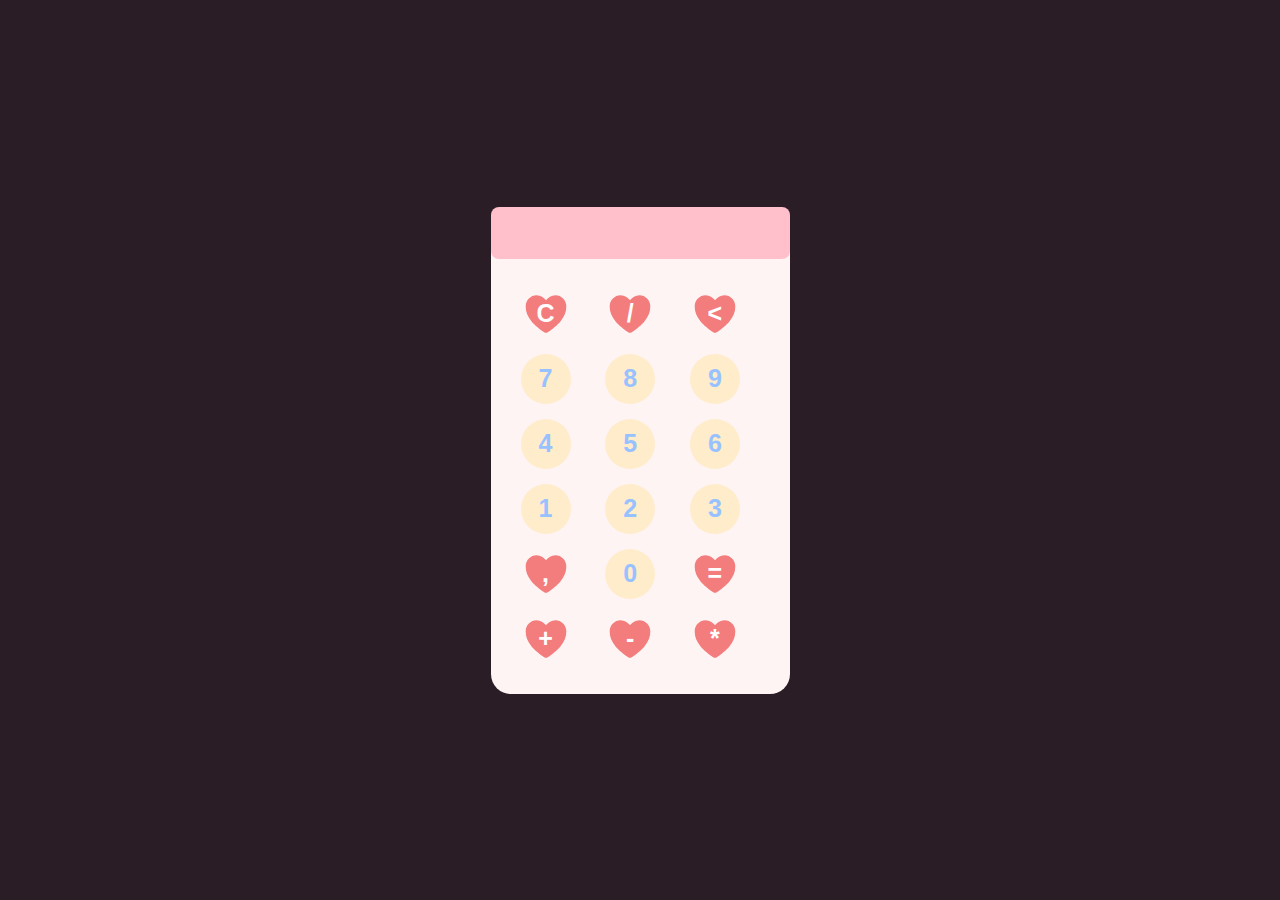
==== calculadora/index.html @ b9f7235c "projetos javascript" ====
<!DOCTYPE html>
<html lang="pt-br">
<head>
    <meta charset="UTF-8">
    <meta name="viewport" content="width=device-width, initial-scale=1.0">
    <title>Calculadora JAVASCRIPT</title>
  <link href="style.css" rel="stylesheet">
  <script src="script.js" defer></script>
</head>
<body>
    <div id="caixota">
    <div class="calculator">
     <input type="text" id="display" readonly>
        <div id="keys"> 
        <button class="btn-clear" value="C" id="ion--heart" onclick="clearDisplay('C')">C</button>
        <button class="btn-operations" value="/" id="ion--heart" onclick="addToDisplay('/')">/</button>
        <button class="btn-delete" value="X"  id="ion--heart" onclick="deleteDisplay('')"> < </button>

        <button class="btn-numbers" value="7" onclick="addToDisplay('7')">7</button>
        <button class="btn-numbers" value="8" onclick="addToDisplay('8')">8</button>
        <button class="btn-numbers" value="9" onclick="addToDisplay('9')">9</button>
        <button class="btn-numbers" value="4" onclick="addToDisplay('4')">4</button>
        <button class="btn-numbers" value="5" onclick="addToDisplay('5')">5</button>
        <button class="btn-numbers" value="6" onclick="addToDisplay('6')">6</button>
        <button class="btn-numbers" value="1" onclick="addToDisplay('1')">1</button>
        <button class="btn-numbers" value="2" onclick="addToDisplay('2')">2</button>
        <button class="btn-numbers" value="3" onclick="addToDisplay('3')">3</button>

        <button class="btn-special" value="," id="ion--heart" onclick="addToDisplay(',')">,</button>
        <button class="btn-numbers" value="0" onclick="addToDisplay('0')">0</button>
        <button class="btn-calculate" value="=" id="ion--heart" onclick="calculate('=')">=</button>
        <button class="btn-operations" value="+" id="ion--heart" onclick="addToDisplay('+')">+</button>
        <button class="btn-operations" value="-" id="ion--heart" onclick="addToDisplay('-')">-</button>
        <button class="btn-operations" value="*" id="ion--heart" onclick="addToDisplay('*')">*</button>
        </div>
    </div>
  <audio id="click-sound" src="congrat.mp3"></audio>

    </container>
</body>
</html>
---- calculadora/style.css ----
html, body {
  padding: 0px;
  margin: 0px;
  height: 100%;
background-color: rgb(43, 29, 37)
}

#caixota {
height: 100%;
display: flex;
justify-content: center;
align-items: center;
}

.calculator { 
background: #fff4f4;
border-color: #ffc0cb;
border-radius: 20px;
max-width: 300px;
}

button{
width: 50px;
height: 50px;
border: none;
border-radius: 50px;
color: rgb(152, 193, 255);
background: #ffecca;
font-size: 25px;
font-weight: bold;
cursor: pointer;
outline: none;

}

button:hover{
background: #fddb7d;
color: #fddb7d;;
}

#keys{
display: grid;
grid-template-columns: repeat(3, 1fr);
gap: 15px;
padding: 30px;
}

#display{
border: none;
color: #ffffff;
border-radius: 8px;
background: #ffc0cb;
font-size: 30px;
font-weight: bold;
width: 295px;
height: 50px;
display: flex;
outline: none;
align-items: flex-end;
justify-content: space-around;

}

#ion--heart {
  color: white;
  background: none;  
  width: 50px;
  height: 50px;
  background-image: url("data:image/svg+xml,%3Csvg xmlns='http://www.w3.org/2000/svg' viewBox='0 0 512 512'%3E%3Cpath fill='%23f37c7c' d='M256 448a32 32 0 0 1-18-5.57c-78.59-53.35-112.62-89.93-131.39-112.8c-40-48.75-59.15-98.8-58.61-153C48.63 114.52 98.46 64 159.08 64c44.08 0 74.61 24.83 92.39 45.51a6 6 0 0 0 9.06 0C278.31 88.81 308.84 64 352.92 64c60.62 0 110.45 50.52 111.08 112.64c.54 54.21-18.63 104.26-58.61 153c-18.77 22.87-52.8 59.45-131.39 112.8a32 32 0 0 1-18 5.56'/%3E%3C/svg%3E");
}

#ion--heart:hover {
color:url("data:image/svg+xml,%3Csvg xmlns='http://www.w3.org/2000/svg' viewBox='0 0 512 512'%3E%3Cpath fill='%23ff3838' d='M256 448a32 32 0 0 1-18-5.57c-78.59-53.35-112.62-89.93-131.39-112.8c-40-48.75-59.15-98.8-58.61-153C48.63 114.52 98.46 64 159.08 64c44.08 0 74.61 24.83 92.39 45.51a6 6 0 0 0 9.06 0C278.31 88.81 308.84 64 352.92 64c60.62 0 110.45 50.52 111.08 112.64c.54 54.21-18.63 104.26-58.61 153c-18.77 22.87-52.8 59.45-131.39 112.8a32 32 0 0 1-18 5.56'/%3E%3C/svg%3E");
;
background-image: url("data:image/svg+xml,%3Csvg xmlns='http://www.w3.org/2000/svg' viewBox='0 0 512 512'%3E%3Cpath fill='%23ff3838' d='M256 448a32 32 0 0 1-18-5.57c-78.59-53.35-112.62-89.93-131.39-112.8c-40-48.75-59.15-98.8-58.61-153C48.63 114.52 98.46 64 159.08 64c44.08 0 74.61 24.83 92.39 45.51a6 6 0 0 0 9.06 0C278.31 88.81 308.84 64 352.92 64c60.62 0 110.45 50.52 111.08 112.64c.54 54.21-18.63 104.26-58.61 153c-18.77 22.87-52.8 59.45-131.39 112.8a32 32 0 0 1-18 5.56'/%3E%3C/svg%3E");
}
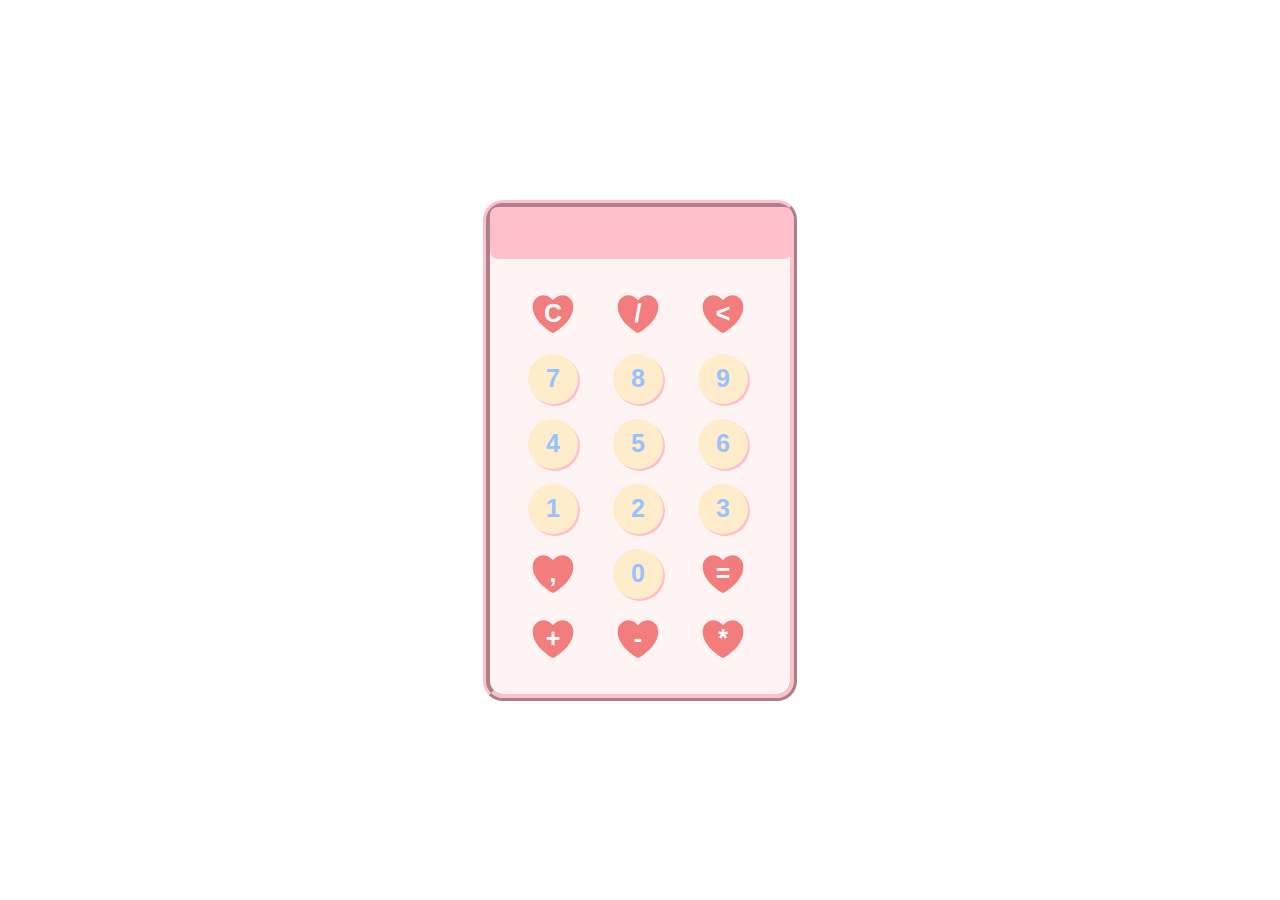
==== commit bad80210: "adicionado bgimg, mudança no display e centralizar btn" ====
--- a/calculadora/index.html
+++ b/calculadora/index.html
@@ -34,7 +34,7 @@
         <button class="btn-operations" value="*" id="ion--heart" onclick="addToDisplay('*')">*</button>
         </div>
     </div>
-  <audio id="click-sound" src="congrat.mp3"></audio>
+
 
     </container>
 </body>
--- a/calculadora/style.css
+++ b/calculadora/style.css
@@ -2,7 +2,7 @@
   padding: 0px;
   margin: 0px;
   height: 100%;
-background-color: rgb(43, 29, 37)
+  background-image: url('/bg.png');
 }
 
 #caixota {
@@ -12,24 +12,34 @@
 align-items: center;
 }
 
+
 .calculator { 
 background: #fff4f4;
 border-color: #ffc0cb;
 border-radius: 20px;
+border: 7px ridge #ffc0cb;
 max-width: 300px;
 }
 
 button{
 width: 50px;
 height: 50px;
+border-radius: 50px;
 border: none;
-border-radius: 50px;
 color: rgb(152, 193, 255);
 background: #ffecca;
 font-size: 25px;
 font-weight: bold;
 cursor: pointer;
 outline: none;
+align-items: center;
+position: relative;
+left: 8px;
+}
+
+
+.btn-numbers {
+box-shadow: 2px 2px 0px 0px #ffc0cb;
 
 }
 
@@ -43,22 +53,31 @@
 grid-template-columns: repeat(3, 1fr);
 gap: 15px;
 padding: 30px;
+
 }
 
 #display{
 border: none;
 color: #ffffff;
+text-shadow: 2px 2px salmon;
+border-radius: 8px;
+font-size: 30px;
+font-weight: bold;
+display: flex;
+align-items: flex-end;
+justify-content: flex-start; 
+padding-left: 15px; 
+}
+
+input {
+border: none;
 border-radius: 8px;
 background: #ffc0cb;
 font-size: 30px;
 font-weight: bold;
-width: 295px;
+width: 285px;
 height: 50px;
-display: flex;
 outline: none;
-align-items: flex-end;
-justify-content: space-around;
-
 }
 
 #ion--heart {
